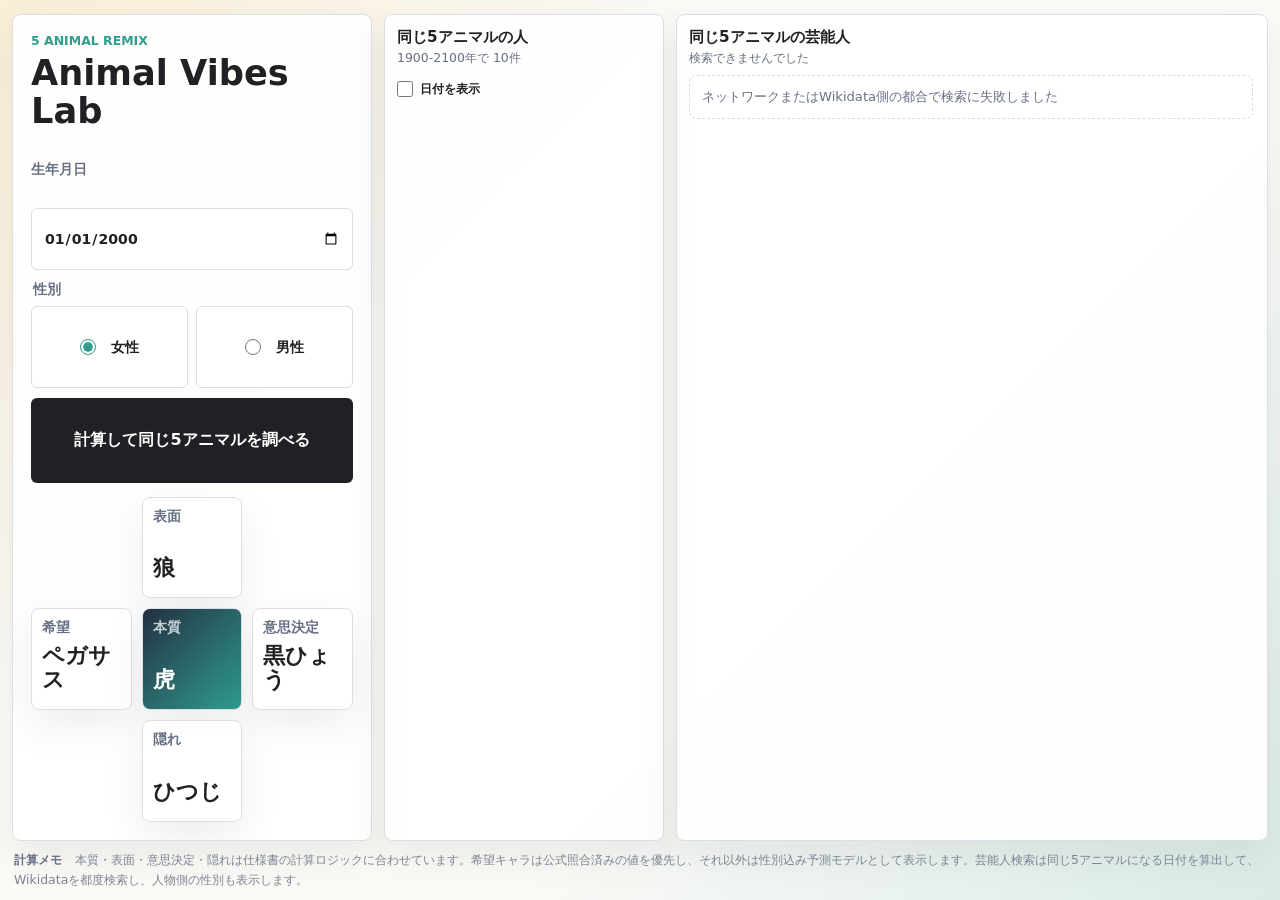
==== index.html @ 58cb00d4 "Add match date visibility toggle" ====
<!doctype html>
<html lang="ja">
  <head>
    <meta charset="utf-8">
    <meta name="viewport" content="width=device-width, initial-scale=1">
    <title>Animal Vibes Lab</title>
    <link rel="stylesheet" href="styles.css?v=20260524-9">
  </head>
  <body>
    <main class="app-shell">
      <section class="workspace" aria-label="5アニマルズ計算機">
        <div class="panel input-panel">
          <div class="title-block">
            <p class="eyebrow">5 Animal Remix</p>
            <h1>Animal Vibes Lab</h1>
          </div>

          <form id="birth-form" class="birth-form">
            <label>
              <span>生年月日</span>
              <input id="birth-date" type="date" min="1900-01-01" max="2100-12-31" required>
            </label>

            <fieldset class="gender-field">
              <legend>性別</legend>
              <label>
                <input type="radio" name="gender" value="female" checked>
                <span>女性</span>
              </label>
              <label>
                <input type="radio" name="gender" value="male">
                <span>男性</span>
              </label>
            </fieldset>

            <input id="match-start-year" type="hidden" value="1900">
            <input id="match-end-year" type="hidden" value="2100">
            <button type="submit">計算して同じ5アニマルを調べる</button>
          </form>

          <section class="results" aria-live="polite">
            <article class="result-card surface-card">
              <span>表面</span>
              <strong id="surface-animal">-</strong>
              <p id="surface-detail">-</p>
            </article>
            <article class="result-card hope-card">
              <span>希望</span>
              <strong id="hope-animal">-</strong>
              <p id="hope-detail">-</p>
            </article>
            <article class="result-card essence essence-card">
              <span>本質</span>
              <strong id="essence-animal">-</strong>
              <p id="essence-detail">生年月日を入力してください</p>
            </article>
            <article class="result-card decision-card">
              <span>意思決定</span>
              <strong id="decision-animal">-</strong>
              <p id="decision-detail">-</p>
            </article>
            <article class="result-card hidden-card">
              <span>隠れ</span>
              <strong id="hidden-animal">-</strong>
              <p id="hidden-detail">-</p>
            </article>
          </section>
        </div>

        <section class="matches discovery-block">
          <div class="matches-header">
            <h2>同じ5アニマルの人</h2>
            <p id="match-summary">計算後に検索できます</p>
            <label class="match-toggle">
              <input id="show-match-dates" type="checkbox">
              <span>日付を表示</span>
            </label>
          </div>
          <div id="match-list" class="match-list" aria-live="polite" hidden></div>
        </section>

        <section class="celebrities discovery-block">
          <div class="matches-header">
            <h2>同じ5アニマルの芸能人</h2>
            <p id="celebrity-summary">Wikidataを都度検索します</p>
          </div>
          <div id="celebrity-list" class="celebrity-list" aria-live="polite"></div>
        </section>
      </section>

      <section class="notes">
        <h2>計算メモ</h2>
        <p>本質・表面・意思決定・隠れは仕様書の計算ロジックに合わせています。希望キャラは公式照合済みの値を優先し、それ以外は性別込み予測モデルとして表示します。芸能人検索は同じ5アニマルになる日付を算出して、Wikidataを都度検索し、人物側の性別も表示します。</p>
      </section>
    </main>

    <script src="app.js?v=20260524-9"></script>
  </body>
</html>
---- styles.css ----
:root {
  color-scheme: light;
  --ink: #202124;
  --muted: #667085;
  --line: #d9dee7;
  --paper: #fbfaf7;
  --panel: #ffffff;
  --amber: #f5b841;
  --teal: #2f9d8f;
  --coral: #d95f43;
  --indigo: #4b5fbf;
  --leaf: #5d8f42;
}

* {
  box-sizing: border-box;
}

body {
  margin: 0;
  min-height: 100vh;
  overflow: hidden;
  font-family: "Segoe UI", system-ui, -apple-system, BlinkMacSystemFont, sans-serif;
  color: var(--ink);
  background:
    linear-gradient(135deg, rgba(245, 184, 65, 0.18), transparent 32%),
    linear-gradient(315deg, rgba(47, 157, 143, 0.16), transparent 36%),
    var(--paper);
}

.app-shell {
  width: min(1280px, calc(100% - 24px));
  height: 100vh;
  margin: 0 auto;
  padding: 14px 0 10px;
  display: grid;
  grid-template-rows: minmax(0, 1fr) auto;
  gap: 8px;
}

.workspace {
  display: grid;
  grid-template-columns: 360px 280px minmax(360px, 1fr);
  gap: 12px;
  min-height: 0;
  min-width: 0;
  align-items: stretch;
}

.panel,
.result-card,
.notes {
  border: 1px solid var(--line);
  background: rgba(255, 255, 255, 0.92);
  box-shadow: 0 16px 40px rgba(32, 33, 36, 0.08);
}

.panel {
  padding: 18px;
  border-radius: 8px;
  min-height: 0;
  overflow: hidden;
  display: grid;
  grid-template-rows: auto minmax(0, 1fr);
  gap: 14px;
}

.title-block {
  margin-bottom: 16px;
}

.eyebrow {
  margin: 0 0 6px;
  color: var(--teal);
  font-size: 0.78rem;
  font-weight: 700;
  letter-spacing: 0;
  text-transform: uppercase;
}

h1,
h2,
p {
  margin-top: 0;
}

h1 {
  margin-bottom: 0;
  font-size: clamp(1.45rem, 3.2vw, 2.2rem);
  line-height: 1.08;
  letter-spacing: 0;
}

.birth-form {
  display: grid;
  gap: 10px;
}

label {
  display: grid;
  gap: 7px;
  color: var(--muted);
  font-size: 0.88rem;
  font-weight: 700;
}

input[type="date"],
input[type="number"] {
  width: 100%;
  min-height: 40px;
  border: 1px solid var(--line);
  border-radius: 6px;
  padding: 0 12px;
  color: var(--ink);
  background: #fff;
  font: inherit;
}

.gender-field {
  display: grid;
  grid-template-columns: repeat(2, minmax(0, 1fr));
  gap: 8px;
  margin: 0;
  padding: 0;
  border: 0;
}

.gender-field legend {
  grid-column: 1 / -1;
  margin-bottom: 7px;
  color: var(--muted);
  font-size: 0.88rem;
  font-weight: 700;
}

.gender-field label {
  display: flex;
  min-height: 38px;
  align-items: center;
  justify-content: center;
  border: 1px solid var(--line);
  border-radius: 6px;
  background: #fff;
  color: var(--ink);
  cursor: pointer;
}

.gender-field input {
  width: 16px;
  height: 16px;
  margin: 0 8px 0 0;
  accent-color: var(--teal);
}

button {
  min-height: 40px;
  border: 0;
  border-radius: 6px;
  padding: 8px 16px;
  color: #fff;
  background: var(--ink);
  font: inherit;
  font-weight: 700;
  line-height: 1.25;
  white-space: normal;
  cursor: pointer;
}

button:hover {
  filter: brightness(1.08);
}

.results {
  display: grid;
  grid-template-columns: repeat(3, minmax(0, 1fr));
  grid-template-rows: repeat(3, minmax(0, 1fr));
  gap: 10px;
  min-height: 0;
  min-width: 0;
}

.result-card {
  min-height: 0;
  border-radius: 8px;
  padding: 10px;
  display: grid;
  align-content: space-between;
  overflow: hidden;
}

.surface-card {
  grid-column: 2;
  grid-row: 1;
}

.hope-card {
  grid-column: 1;
  grid-row: 2;
}

.essence-card {
  grid-column: 2;
  grid-row: 2;
}

.decision-card {
  grid-column: 3;
  grid-row: 2;
}

.hidden-card {
  grid-column: 2;
  grid-row: 3;
}

.result-card.essence {
  min-height: 0;
  color: #fff;
  background: linear-gradient(135deg, #243042, #2f9d8f);
}

.result-card span {
  color: var(--muted);
  font-size: 0.86rem;
  font-weight: 800;
}

.result-card.essence span {
  color: rgba(255, 255, 255, 0.75);
}

.result-card strong {
  display: block;
  margin: 7px 0;
  font-size: clamp(1rem, 2vw, 1.38rem);
  line-height: 1.08;
  letter-spacing: 0;
  overflow-wrap: anywhere;
}

.result-card p {
  display: none;
}

.result-card.essence p {
  color: rgba(255, 255, 255, 0.82);
}

.discovery-block {
  min-height: 0;
  min-width: 0;
  border: 1px solid var(--line);
  border-radius: 8px;
  padding: 12px;
  background: rgba(255, 255, 255, 0.92);
  box-shadow: 0 16px 40px rgba(32, 33, 36, 0.08);
  overflow: hidden;
  display: grid;
  grid-template-rows: auto minmax(0, 1fr);
}

.matches-header {
  display: grid;
  gap: 2px;
  margin-bottom: 8px;
}

.matches-header h2 {
  margin-bottom: 0;
  font-size: 0.95rem;
}

.matches-header p {
  margin-bottom: 0;
  color: var(--muted);
  font-size: 0.78rem;
}

.match-toggle {
  display: inline-flex;
  width: fit-content;
  min-height: 28px;
  align-items: center;
  gap: 7px;
  margin-top: 6px;
  color: var(--ink);
  font-size: 0.78rem;
  font-weight: 700;
  cursor: pointer;
}

.match-toggle input {
  width: 16px;
  height: 16px;
  margin: 0;
  accent-color: var(--teal);
}

.match-list {
  display: grid;
  grid-template-columns: 1fr;
  align-content: start;
  gap: 6px;
  min-height: 0;
  min-width: 0;
  overflow: auto;
  padding-right: 2px;
}

.match-list[hidden] {
  display: none;
}

.match-pill {
  min-height: 34px;
  border: 1px solid var(--line);
  border-radius: 6px;
  padding: 7px 9px;
  background: #fff;
  color: var(--ink);
  font-weight: 700;
  font-size: 0.82rem;
  text-align: left;
}

.match-pill.current {
  border-color: var(--teal);
  background: rgba(47, 157, 143, 0.12);
}

.celebrity-list {
  display: grid;
  grid-template-columns: 1fr;
  align-content: start;
  gap: 8px;
  min-height: 0;
  min-width: 0;
  overflow: auto;
  padding-right: 2px;
}

.celebrity-card {
  min-height: 62px;
  border: 1px solid var(--line);
  border-radius: 8px;
  padding: 8px 10px;
  background: #fff;
  overflow: visible;
  min-width: 0;
}

.celebrity-card strong {
  display: block;
  margin-bottom: 3px;
  font-size: 0.9rem;
  overflow-wrap: anywhere;
}

.celebrity-card span {
  display: block;
  color: var(--muted);
  font-size: 0.74rem;
  line-height: 1.32;
  white-space: normal;
  overflow-wrap: anywhere;
  word-break: keep-all;
}

.celebrity-birth {
  color: #475467;
  font-weight: 700;
}

.celebrity-meta {
  margin-top: 2px;
}

.empty-state {
  border: 1px dashed var(--line);
  border-radius: 8px;
  padding: 12px;
  color: var(--muted);
  background: rgba(255, 255, 255, 0.6);
  font-size: 0.82rem;
}

.notes {
  margin-top: 0;
  padding: 0 2px;
  border: 0;
  background: transparent;
  box-shadow: none;
}

.notes h2 {
  display: inline;
  margin: 0 8px 0 0;
  color: var(--muted);
  font-size: 0.78rem;
  font-weight: 700;
}

.notes p {
  display: inline;
  margin-bottom: 0;
  color: #7b8494;
  font-size: 0.78rem;
  line-height: 1.5;
}

@media (max-width: 780px) {
  body {
    overflow: auto;
  }

  .app-shell {
    width: min(100% - 16px, 640px);
    height: auto;
    padding: 10px 0 18px;
    display: block;
  }

  .workspace {
    display: grid;
    grid-template-columns: 1fr;
    gap: 10px;
  }

  .panel {
    display: block;
    padding: 14px;
    overflow: visible;
  }

  .title-block {
    margin-bottom: 12px;
  }

  h1 {
    font-size: 1.62rem;
  }

  .results {
    display: grid !important;
    grid-template-columns: 1fr !important;
    grid-template-rows: none !important;
    gap: 7px;
    margin-top: 12px;
  }

  .result-card,
  .result-card.essence {
    display: grid;
    grid-template-columns: 86px minmax(0, 1fr);
    align-items: center;
    align-content: center;
    min-height: 46px;
    padding: 9px 11px;
    color: var(--ink);
    background: rgba(255, 255, 255, 0.94);
  }

  .result-card.essence {
    color: #fff;
    background: linear-gradient(135deg, #243042, #2f9d8f);
  }

  .result-card span {
    font-size: 0.78rem;
  }

  .result-card strong {
    margin: 0;
    font-size: 1.05rem;
  }

  .surface-card,
  .hope-card,
  .essence-card,
  .decision-card,
  .hidden-card {
    grid-column: auto !important;
    grid-row: auto !important;
  }

  .result-card p,
  .result-card.essence p {
    display: none !important;
  }

  .discovery-block {
    display: block;
    padding: 12px;
    overflow: visible;
  }

  .match-list,
  .celebrity-list {
    overflow: visible;
    padding-right: 0;
  }

  .match-pill {
    min-height: 38px;
    font-size: 0.86rem;
  }

  .celebrity-card {
    min-height: 0;
  }

  .matches-header {
    display: block;
  }

  .notes {
    margin-top: 10px;
  }

  .notes h2,
  .notes p {
    display: block;
    font-size: 0.72rem;
  }
}

@media (min-width: 781px) and (max-width: 1180px), (min-width: 781px) and (max-height: 720px) {
  .workspace {
    grid-template-columns: 280px 210px minmax(300px, 1fr);
  }

  .results {
    display: block;
    overflow: auto;
    min-width: 0;
  }

  .result-card,
  .result-card.essence {
    display: grid;
    grid-template-columns: 74px minmax(0, 1fr);
    grid-template-rows: auto auto;
    column-gap: 10px;
    align-content: center;
    min-height: 76px;
    margin-bottom: 8px;
    padding: 10px 12px;
    background: rgba(255, 255, 255, 0.92);
    color: var(--ink);
  }

  .result-card::before {
    content: none;
  }

  .result-card span,
  .result-card.essence span {
    grid-column: 1;
    grid-row: 1;
    color: var(--muted);
    font-size: 0.78rem;
  }

  .result-card span::before,
  .result-card.essence span::before {
    content: none;
  }

  .result-card strong {
    grid-column: 2;
    grid-row: 1;
    margin: 0;
    font-size: 1.18rem;
  }

  .result-card p,
  .result-card.essence p {
    display: none;
  }

  .surface-card,
  .hope-card,
  .essence-card,
  .decision-card,
  .hidden-card {
    grid-column: auto;
    grid-row: auto;
  }
}
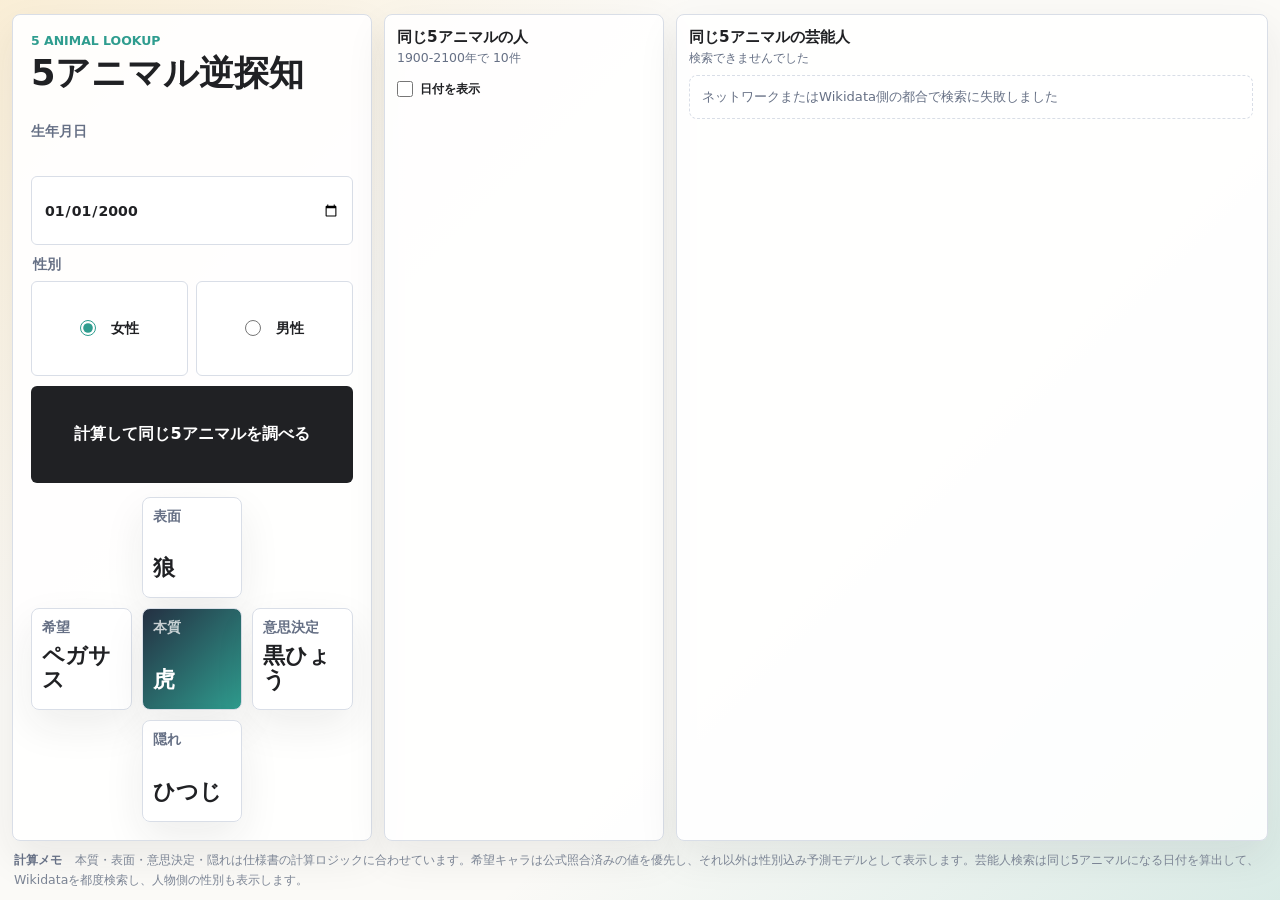
==== commit 8c44169c: "Rename app title" ====
--- a/index.html
+++ b/index.html
@@ -3,16 +3,16 @@
   <head>
     <meta charset="utf-8">
     <meta name="viewport" content="width=device-width, initial-scale=1">
-    <title>Animal Vibes Lab</title>
-    <link rel="stylesheet" href="styles.css?v=20260524-9">
+    <title>5アニマル逆探知</title>
+    <link rel="stylesheet" href="styles.css?v=20260524-10">
   </head>
   <body>
     <main class="app-shell">
       <section class="workspace" aria-label="5アニマルズ計算機">
         <div class="panel input-panel">
           <div class="title-block">
-            <p class="eyebrow">5 Animal Remix</p>
-            <h1>Animal Vibes Lab</h1>
+            <p class="eyebrow">5 ANIMAL LOOKUP</p>
+            <h1>5アニマル逆探知</h1>
           </div>
 
           <form id="birth-form" class="birth-form">
@@ -94,6 +94,6 @@
       </section>
     </main>
 
-    <script src="app.js?v=20260524-9"></script>
+    <script src="app.js?v=20260524-10"></script>
   </body>
 </html>
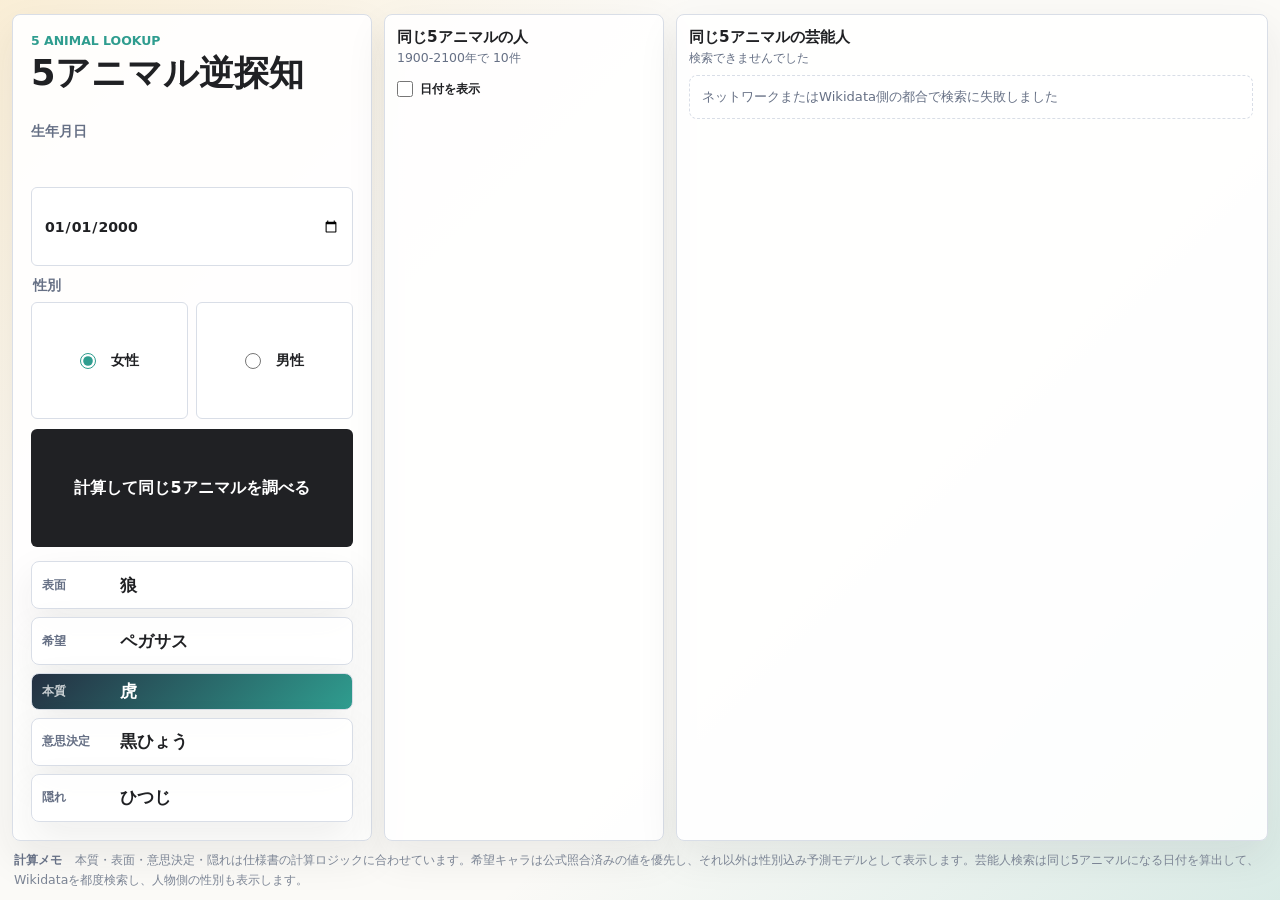
==== commit 2a74eff0: "Compact animal result cards" ====
--- a/index.html
+++ b/index.html
@@ -4,7 +4,7 @@
     <meta charset="utf-8">
     <meta name="viewport" content="width=device-width, initial-scale=1">
     <title>5アニマル逆探知</title>
-    <link rel="stylesheet" href="styles.css?v=20260524-10">
+    <link rel="stylesheet" href="styles.css?v=20260524-11">
   </head>
   <body>
     <main class="app-shell">
@@ -94,6 +94,6 @@
       </section>
     </main>
 
-    <script src="app.js?v=20260524-10"></script>
+    <script src="app.js?v=20260524-11"></script>
   </body>
 </html>
--- a/styles.css
+++ b/styles.css
@@ -172,45 +172,46 @@
 
 .results {
   display: grid;
-  grid-template-columns: repeat(3, minmax(0, 1fr));
-  grid-template-rows: repeat(3, minmax(0, 1fr));
-  gap: 10px;
+  grid-template-columns: 1fr;
+  gap: 8px;
   min-height: 0;
   min-width: 0;
 }
 
 .result-card {
-  min-height: 0;
+  min-height: 48px;
   border-radius: 8px;
-  padding: 10px;
-  display: grid;
-  align-content: space-between;
+  padding: 8px 10px;
+  display: grid;
+  grid-template-columns: 78px minmax(0, 1fr);
+  align-items: center;
+  align-content: center;
   overflow: hidden;
 }
 
 .surface-card {
-  grid-column: 2;
-  grid-row: 1;
+  grid-column: auto;
+  grid-row: auto;
 }
 
 .hope-card {
-  grid-column: 1;
-  grid-row: 2;
+  grid-column: auto;
+  grid-row: auto;
 }
 
 .essence-card {
-  grid-column: 2;
-  grid-row: 2;
+  grid-column: auto;
+  grid-row: auto;
 }
 
 .decision-card {
-  grid-column: 3;
-  grid-row: 2;
+  grid-column: auto;
+  grid-row: auto;
 }
 
 .hidden-card {
-  grid-column: 2;
-  grid-row: 3;
+  grid-column: auto;
+  grid-row: auto;
 }
 
 .result-card.essence {
@@ -221,7 +222,7 @@
 
 .result-card span {
   color: var(--muted);
-  font-size: 0.86rem;
+  font-size: 0.76rem;
   font-weight: 800;
 }
 
@@ -231,8 +232,8 @@
 
 .result-card strong {
   display: block;
-  margin: 7px 0;
-  font-size: clamp(1rem, 2vw, 1.38rem);
+  margin: 0;
+  font-size: 1.05rem;
   line-height: 1.08;
   letter-spacing: 0;
   overflow-wrap: anywhere;
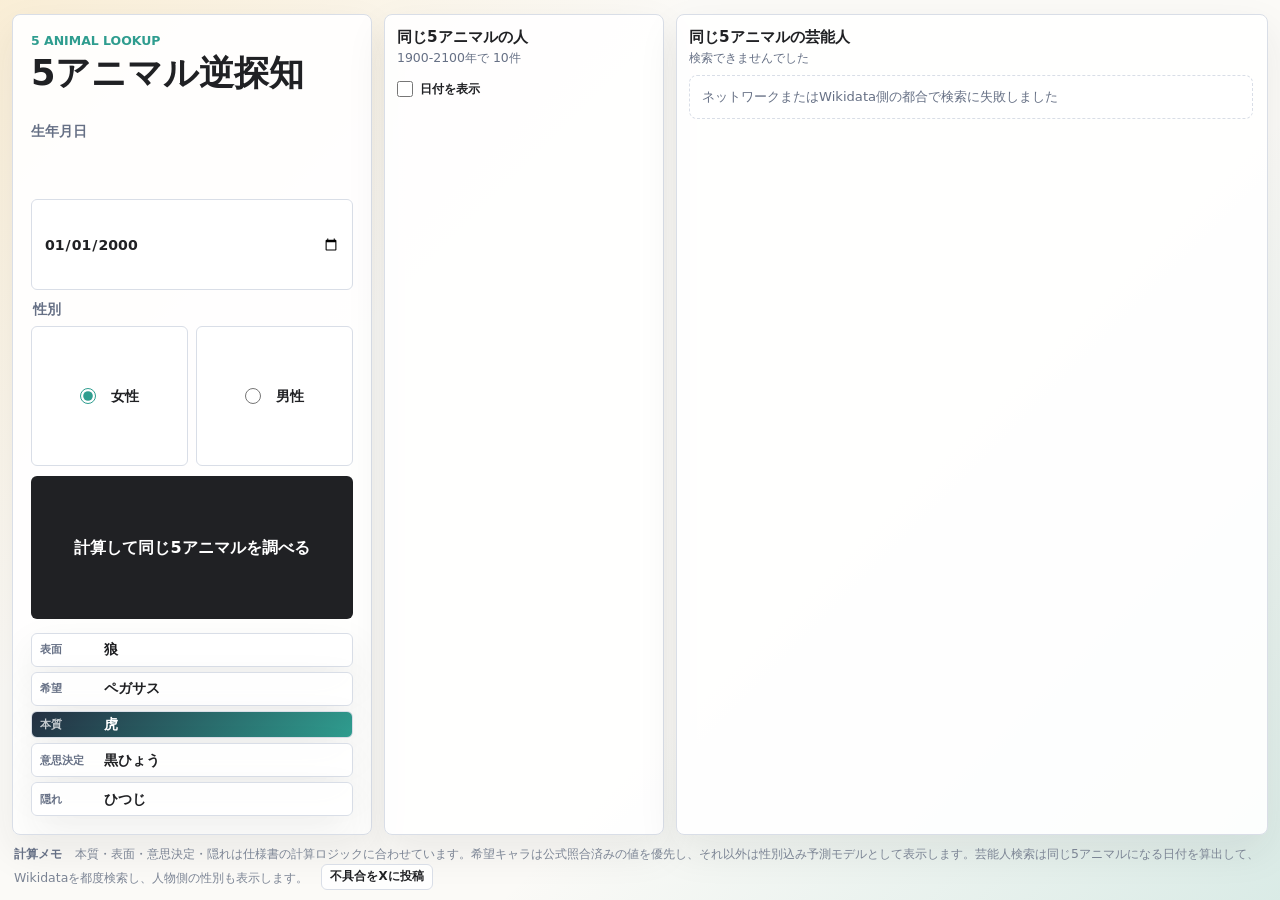
==== commit 9726328e: "Add X sharing and shrink result rows" ====
--- a/index.html
+++ b/index.html
@@ -4,7 +4,7 @@
     <meta charset="utf-8">
     <meta name="viewport" content="width=device-width, initial-scale=1">
     <title>5アニマル逆探知</title>
-    <link rel="stylesheet" href="styles.css?v=20260524-11">
+    <link rel="stylesheet" href="styles.css?v=20260524-13">
   </head>
   <body>
     <main class="app-shell">
@@ -91,9 +91,10 @@
       <section class="notes">
         <h2>計算メモ</h2>
         <p>本質・表面・意思決定・隠れは仕様書の計算ロジックに合わせています。希望キャラは公式照合済みの値を優先し、それ以外は性別込み予測モデルとして表示します。芸能人検索は同じ5アニマルになる日付を算出して、Wikidataを都度検索し、人物側の性別も表示します。</p>
+        <a id="bug-report-link" class="bug-link" href="https://twitter.com/intent/tweet?text=%E4%B8%8D%E5%85%B7%E5%90%88%E3%82%92%E8%A6%8B%E3%81%A4%E3%81%91%E3%81%BE%E3%81%97%E3%81%9F%20%235animallookup" target="_blank" rel="noopener">不具合をXに投稿</a>
       </section>
     </main>
 
-    <script src="app.js?v=20260524-11"></script>
+    <script src="app.js?v=20260524-13"></script>
   </body>
 </html>
--- a/styles.css
+++ b/styles.css
@@ -173,17 +173,17 @@
 .results {
   display: grid;
   grid-template-columns: 1fr;
-  gap: 8px;
+  gap: 5px;
   min-height: 0;
   min-width: 0;
 }
 
 .result-card {
-  min-height: 48px;
-  border-radius: 8px;
-  padding: 8px 10px;
-  display: grid;
-  grid-template-columns: 78px minmax(0, 1fr);
+  min-height: 34px;
+  border-radius: 6px;
+  padding: 5px 8px;
+  display: grid;
+  grid-template-columns: 64px minmax(0, 1fr);
   align-items: center;
   align-content: center;
   overflow: hidden;
@@ -222,7 +222,7 @@
 
 .result-card span {
   color: var(--muted);
-  font-size: 0.76rem;
+  font-size: 0.7rem;
   font-weight: 800;
 }
 
@@ -233,7 +233,7 @@
 .result-card strong {
   display: block;
   margin: 0;
-  font-size: 1.05rem;
+  font-size: 0.9rem;
   line-height: 1.08;
   letter-spacing: 0;
   overflow-wrap: anywhere;
@@ -376,6 +376,34 @@
   margin-top: 2px;
 }
 
+.celebrity-actions {
+  display: flex;
+  margin-top: 6px;
+  gap: 6px;
+}
+
+.tweet-link,
+.bug-link {
+  display: inline-flex;
+  min-height: 26px;
+  align-items: center;
+  justify-content: center;
+  border: 1px solid var(--line);
+  border-radius: 6px;
+  padding: 3px 8px;
+  color: var(--ink);
+  background: rgba(255, 255, 255, 0.86);
+  font-size: 0.74rem;
+  font-weight: 800;
+  text-decoration: none;
+}
+
+.tweet-link:hover,
+.bug-link:hover {
+  border-color: var(--teal);
+  color: var(--teal);
+}
+
 .empty-state {
   border: 1px dashed var(--line);
   border-radius: 8px;
@@ -409,6 +437,11 @@
   line-height: 1.5;
 }
 
+.notes .bug-link {
+  margin-left: 8px;
+  vertical-align: middle;
+}
+
 @media (max-width: 780px) {
   body {
     overflow: auto;
@@ -445,18 +478,18 @@
     display: grid !important;
     grid-template-columns: 1fr !important;
     grid-template-rows: none !important;
-    gap: 7px;
+    gap: 5px;
     margin-top: 12px;
   }
 
   .result-card,
   .result-card.essence {
     display: grid;
-    grid-template-columns: 86px minmax(0, 1fr);
+    grid-template-columns: 66px minmax(0, 1fr);
     align-items: center;
     align-content: center;
-    min-height: 46px;
-    padding: 9px 11px;
+    min-height: 34px;
+    padding: 5px 8px;
     color: var(--ink);
     background: rgba(255, 255, 255, 0.94);
   }
@@ -467,12 +500,12 @@
   }
 
   .result-card span {
-    font-size: 0.78rem;
+    font-size: 0.7rem;
   }
 
   .result-card strong {
     margin: 0;
-    font-size: 1.05rem;
+    font-size: 0.9rem;
   }
 
   .surface-card,
@@ -539,13 +572,13 @@
   .result-card,
   .result-card.essence {
     display: grid;
-    grid-template-columns: 74px minmax(0, 1fr);
-    grid-template-rows: auto auto;
+    grid-template-columns: 64px minmax(0, 1fr);
+    grid-template-rows: auto;
     column-gap: 10px;
     align-content: center;
-    min-height: 76px;
-    margin-bottom: 8px;
-    padding: 10px 12px;
+    min-height: 34px;
+    margin-bottom: 5px;
+    padding: 5px 8px;
     background: rgba(255, 255, 255, 0.92);
     color: var(--ink);
   }
@@ -559,7 +592,7 @@
     grid-column: 1;
     grid-row: 1;
     color: var(--muted);
-    font-size: 0.78rem;
+    font-size: 0.7rem;
   }
 
   .result-card span::before,
@@ -571,7 +604,7 @@
     grid-column: 2;
     grid-row: 1;
     margin: 0;
-    font-size: 1.18rem;
+    font-size: 0.9rem;
   }
 
   .result-card p,
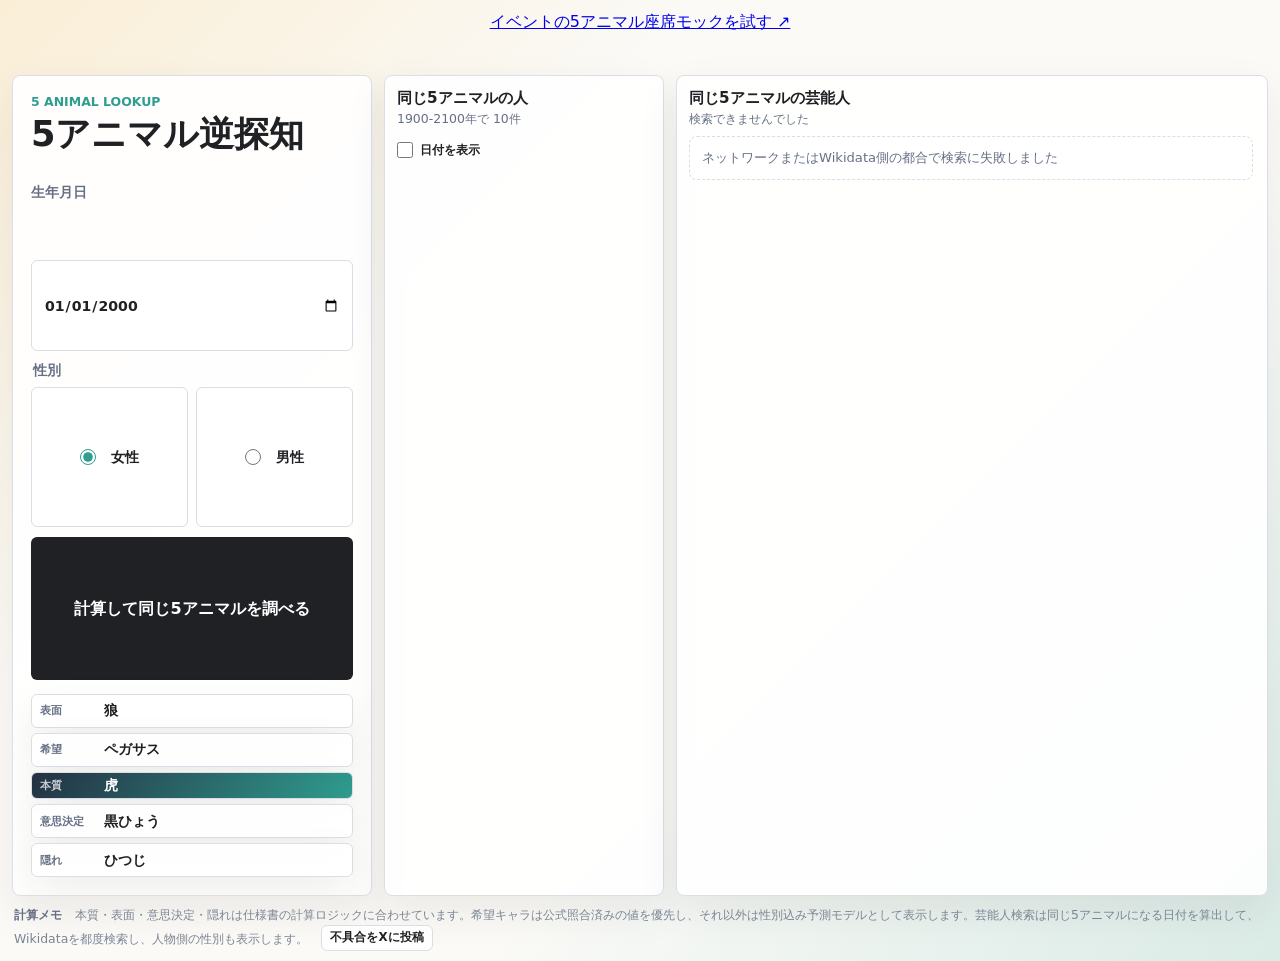
==== commit 2a2ff54c: "Add event seating mock with evidence review and WebMCP tools" ====
--- a/index.html
+++ b/index.html
@@ -4,9 +4,10 @@
     <meta charset="utf-8">
     <meta name="viewport" content="width=device-width, initial-scale=1">
     <title>5アニマル逆探知</title>
-    <link rel="stylesheet" href="styles.css?v=20260524-13">
+    <link rel="stylesheet" href="styles.css?v=20260524-15">
   </head>
   <body>
+    <p style="text-align:center;padding:12px"><a href="event.html">イベントの5アニマル座席モックを試す ↗</a></p>
     <main class="app-shell">
       <section class="workspace" aria-label="5アニマルズ計算機">
         <div class="panel input-panel">
@@ -83,6 +84,7 @@
           <div class="matches-header">
             <h2>同じ5アニマルの芸能人</h2>
             <p id="celebrity-summary">Wikidataを都度検索します</p>
+            <a id="celebrity-share-link" class="tweet-link summary-share" href="#" target="_blank" rel="noopener" hidden>結果をXに投稿</a>
           </div>
           <div id="celebrity-list" class="celebrity-list" aria-live="polite"></div>
         </section>
@@ -95,6 +97,6 @@
       </section>
     </main>
 
-    <script src="app.js?v=20260524-13"></script>
+    <script src="app.js?v=20260524-15"></script>
   </body>
 </html>
--- a/styles.css
+++ b/styles.css
@@ -404,6 +404,15 @@
   color: var(--teal);
 }
 
+.summary-share {
+  width: fit-content;
+  margin-top: 6px;
+}
+
+.summary-share[hidden] {
+  display: none;
+}
+
 .empty-state {
   border: 1px dashed var(--line);
   border-radius: 8px;
